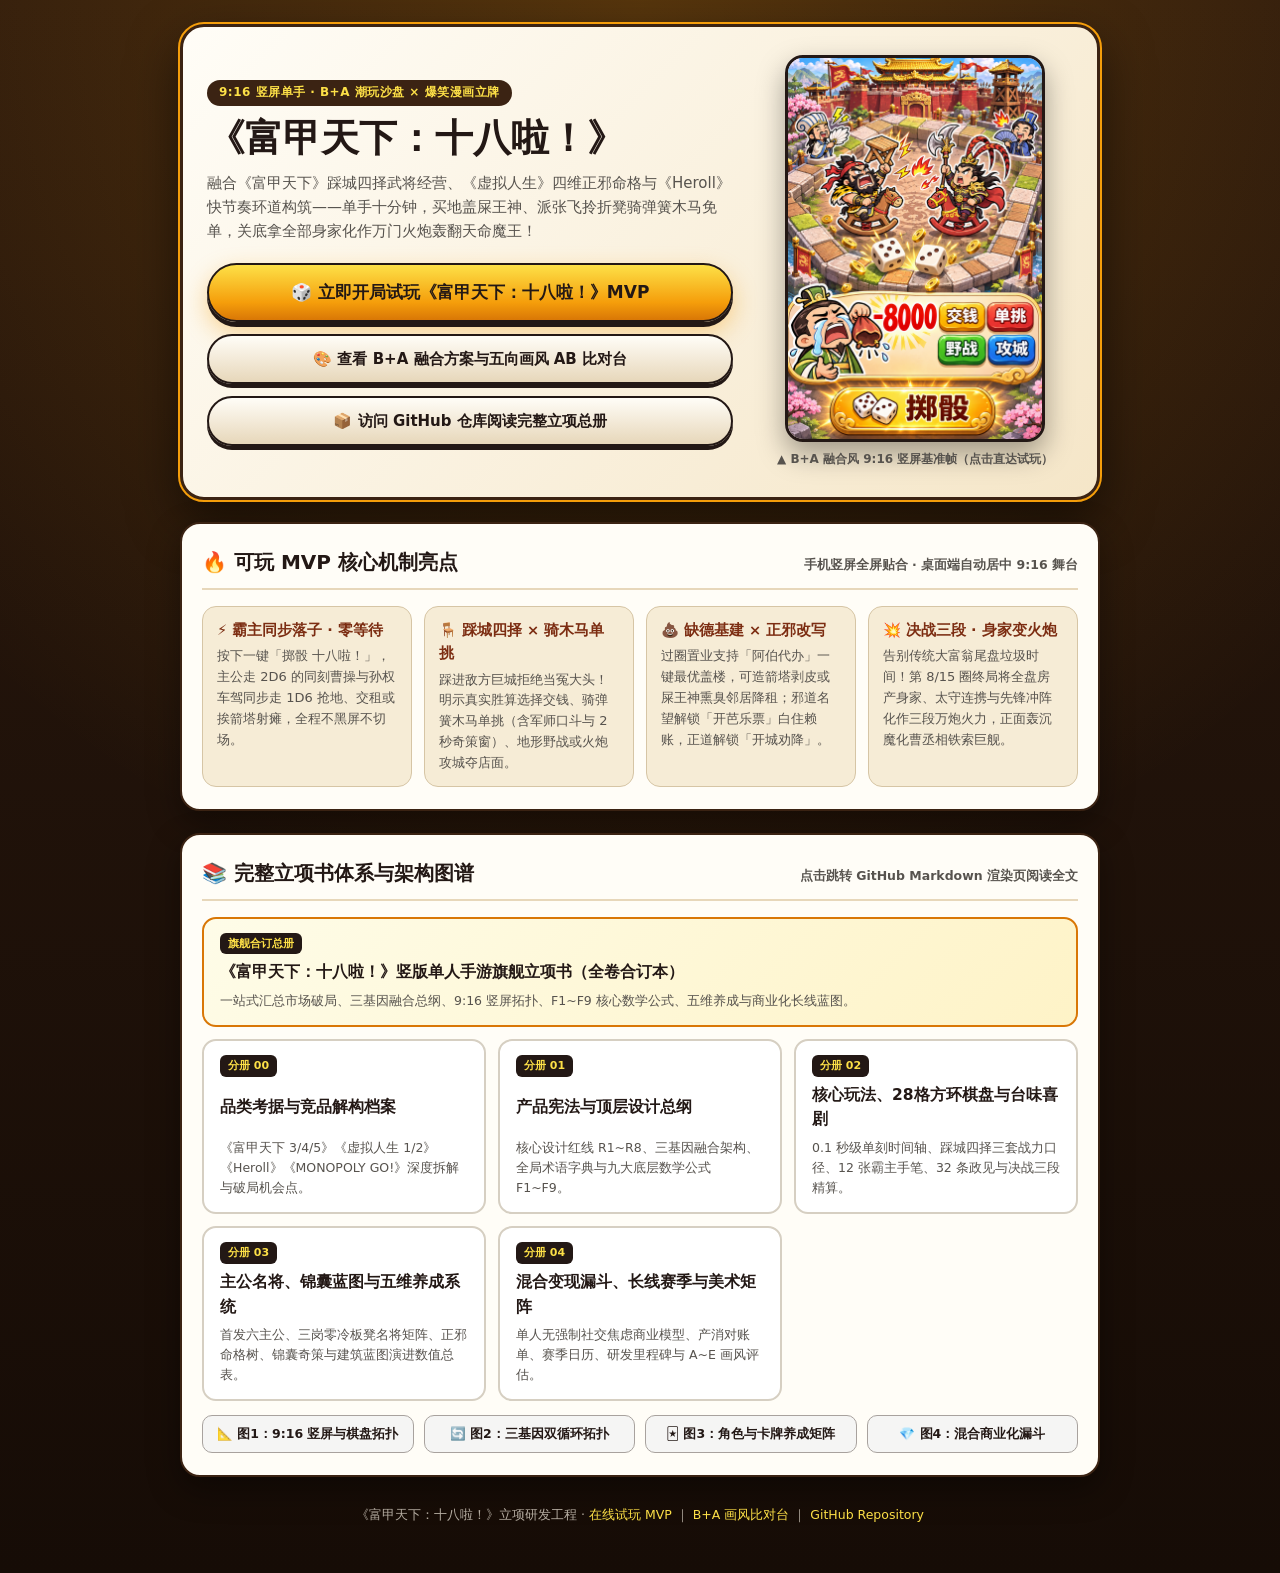
==== index.html @ e6406c99 "feat: initial release of 富甲天下：十八啦！project book & B+A playable MVP" ====
<!DOCTYPE html>
<html lang="zh-CN">
<head>
  <meta charset="UTF-8" />
  <meta name="viewport" content="width=device-width, initial-scale=1.0, viewport-fit=cover" />
  <title>《富甲天下：十八啦！》项目总览与在线可玩 MVP 门户</title>
  <style>
    :root {
      --bg-dark: #1F1209;
      --bg-card: #FFFDF7;
      --bg-warm: #F6ECD6;
      --ink: #231815;
      --muted: #57534E;
      --vermilion: #D9483B;
      --amber: #F59E0B;
      --gold-light: #FDE047;
      --indigo: #2F6FDE;
      --jade: #16A34A;
      --border: #3B2313;
      --font-sans: "PingFang SC", "Hiragino Sans GB", "Noto Sans SC", "Microsoft YaHei", system-ui, sans-serif;
    }

    *, *::before, *::after {
      box-sizing: border-box;
      margin: 0;
      padding: 0;
    }

    body {
      min-height: 100vh;
      background:
        radial-gradient(circle at 50% 0%, rgba(245, 158, 11, 0.22) 0%, transparent 55%),
        linear-gradient(180deg, #2A180D 0%, #160C06 100%);
      color: var(--ink);
      font-family: var(--font-sans);
      line-height: 1.6;
      padding: 24px 16px 48px;
    }

    .container {
      max-width: 920px;
      margin: 0 auto;
      display: flex;
      flex-direction: column;
      gap: 22px;
    }

    /* 顶部潮玩牌匾 */
    .hero-card {
      background: linear-gradient(135deg, #FFFDF7 0%, #F5E6C8 100%);
      border: 3px solid var(--border);
      outline: 2px solid var(--amber);
      border-radius: 24px;
      padding: 28px 24px;
      box-shadow: 0 20px 50px rgba(0, 0, 0, 0.55);
      display: grid;
      grid-template-columns: 1.25fr 0.75fr;
      gap: 24px;
      align-items: center;
    }

    @media (max-width: 720px) {
      .hero-card {
        grid-template-columns: 1fr;
        padding: 22px 18px;
      }
    }

    .kicker {
      display: inline-block;
      background: #3B2313;
      color: var(--gold-light);
      font-size: 12px;
      font-weight: 800;
      padding: 3px 12px;
      border-radius: 999px;
      margin-bottom: 10px;
      letter-spacing: 0.5px;
    }

    .hero-title {
      font-size: clamp(26px, 5vw, 38px);
      font-weight: 900;
      line-height: 1.18;
      color: var(--ink);
      margin-bottom: 10px;
    }

    .hero-subtitle {
      font-size: 15px;
      color: var(--muted);
      margin-bottom: 20px;
    }

    .cta-stack {
      display: flex;
      flex-direction: column;
      gap: 12px;
    }

    .btn-primary,
    .btn-secondary {
      display: flex;
      align-items: center;
      justify-content: center;
      gap: 8px;
      text-decoration: none;
      border-radius: 999px;
      padding: 14px 22px;
      font-size: 17px;
      font-weight: 900;
      border: 2.5px solid var(--ink);
      transition: transform 0.12s ease, box-shadow 0.12s ease;
      text-align: center;
    }

    .btn-primary {
      background: linear-gradient(180deg, #FDE047 0%, #F59E0B 68%, #D97706 100%);
      color: var(--ink);
      box-shadow: 0 5px 0 var(--ink), 0 10px 24px rgba(245, 158, 11, 0.42);
    }

    .btn-secondary {
      background: linear-gradient(180deg, #FFFDF7 0%, #E7D7BA 100%);
      color: var(--ink);
      font-size: 15px;
      padding: 11px 18px;
      box-shadow: 0 4px 0 var(--ink);
    }

    .btn-primary:hover,
    .btn-secondary:hover {
      transform: translateY(-2px);
    }

    .btn-primary:active,
    .btn-secondary:active {
      transform: translateY(2px);
      box-shadow: 0 2px 0 var(--ink);
    }

    .hero-preview {
      display: flex;
      flex-direction: column;
      align-items: center;
      gap: 8px;
    }

    .hero-preview a {
      display: block;
      width: 100%;
      max-width: 260px;
      border-radius: 18px;
      overflow: hidden;
      border: 3px solid var(--ink);
      box-shadow: 0 12px 28px rgba(0, 0, 0, 0.35);
    }

    .hero-preview img {
      display: block;
      width: 100%;
      height: auto;
    }

    .preview-caption {
      font-size: 12px;
      font-weight: 700;
      color: var(--muted);
    }

    /* 内容板块 */
    .section-card {
      background: var(--bg-card);
      border: 2.5px solid var(--border);
      border-radius: 20px;
      padding: 22px 20px;
      box-shadow: 0 12px 32px rgba(0, 0, 0, 0.38);
    }

    .section-head {
      display: flex;
      justify-content: space-between;
      align-items: baseline;
      flex-wrap: wrap;
      gap: 8px;
      border-bottom: 2px solid #E7D7BA;
      padding-bottom: 10px;
      margin-bottom: 16px;
    }

    .section-head h2 {
      font-size: 20px;
      font-weight: 900;
    }

    .section-head span {
      font-size: 12.5px;
      color: var(--muted);
      font-weight: 700;
    }

    .highlights-grid {
      display: grid;
      grid-template-columns: repeat(auto-fit, minmax(200px, 1fr));
      gap: 12px;
    }

    .hl-item {
      background: var(--bg-warm);
      border: 1.5px solid #D6C5A5;
      border-radius: 14px;
      padding: 12px 14px;
    }

    .hl-item strong {
      display: block;
      font-size: 14.5px;
      margin-bottom: 4px;
      color: #7C2D12;
    }

    .hl-item p {
      font-size: 13px;
      color: var(--muted);
    }

    /* 立项书与分册导航列表 */
    .doc-list {
      display: grid;
      grid-template-columns: repeat(auto-fit, minmax(260px, 1fr));
      gap: 12px;
    }

    .doc-link {
      display: flex;
      flex-direction: column;
      justify-content: space-between;
      gap: 6px;
      text-decoration: none;
      color: var(--ink);
      background: #FFF;
      border: 2px solid #D6CFC2;
      border-radius: 14px;
      padding: 14px 16px;
      transition: border-color 0.14s ease, transform 0.14s ease;
    }

    .doc-link:hover {
      border-color: var(--amber);
      transform: translateY(-2px);
    }

    .doc-link.featured {
      grid-column: 1 / -1;
      background: linear-gradient(135deg, #FEFCE8 0%, #FEF3C7 100%);
      border-color: #D97706;
    }

    .doc-tag {
      display: inline-block;
      align-self: flex-start;
      font-size: 11px;
      font-weight: 900;
      padding: 2px 8px;
      border-radius: 6px;
      background: #231815;
      color: var(--gold-light);
    }

    .doc-link h3 {
      font-size: 15.5px;
      font-weight: 900;
    }

    .doc-link p {
      font-size: 12.5px;
      color: var(--muted);
    }

    .svg-strip {
      display: grid;
      grid-template-columns: repeat(auto-fit, minmax(180px, 1fr));
      gap: 10px;
      margin-top: 14px;
    }

    .svg-pill {
      text-decoration: none;
      color: var(--ink);
      background: #F5F5F4;
      border: 1.5px solid #A8A29E;
      border-radius: 10px;
      padding: 8px 12px;
      font-size: 12.5px;
      font-weight: 800;
      text-align: center;
    }

    .svg-pill:hover {
      background: #FEF3C7;
      border-color: #D97706;
    }

    footer {
      text-align: center;
      color: rgba(255, 248, 235, 0.68);
      font-size: 12.5px;
      margin-top: 6px;
    }

    footer a {
      color: var(--gold-light);
      text-decoration: none;
    }
  </style>
</head>
<body>
  <div class="container">
    <!-- 顶部主视觉与核心入口 -->
    <section class="hero-card">
      <div>
        <span class="kicker">9:16 竖屏单手 · B+A 潮玩沙盘 × 爆笑漫画立牌</span>
        <h1 class="hero-title">《富甲天下：十八啦！》</h1>
        <p class="hero-subtitle">
          融合《富甲天下》踩城四择武将经营、《虚拟人生》四维正邪命格与《Heroll》快节奏环道构筑——单手十分钟，买地盖屎王神、派张飞拎折凳骑弹簧木马免单，关底拿全部身家化作万门火炮轰翻天命魔王！
        </p>

        <div class="cta-stack">
          <a class="btn-primary" href="./mvp/index.html">
            🎲 立即开局试玩《富甲天下：十八啦！》MVP
          </a>
          <a class="btn-secondary" href="./assets/art_style_candidates/index.html">
            🎨 查看 B+A 融合方案与五向画风 AB 比对台
          </a>
          <a class="btn-secondary" href="https://github.com/kamimaomao/fujiatianxia-shibala" target="_blank" rel="noopener">
            📦 访问 GitHub 仓库阅读完整立项总册
          </a>
        </div>
      </div>

      <div class="hero-preview">
        <a href="./mvp/index.html" title="点击进入 9:16 竖屏可玩 MVP">
          <img src="./assets/art_style_candidates/style_BA_fusion_xuchang_gameplay.png" alt="富甲天下：十八啦！B+A 融合风 9:16 竖屏实机基准帧" />
        </a>
        <span class="preview-caption">▲ B+A 融合风 9:16 竖屏基准帧（点击直达试玩）</span>
      </div>
    </section>

    <!-- 可玩 MVP 四大体验看点 -->
    <section class="section-card">
      <div class="section-head">
        <h2>🔥 可玩 MVP 核心机制亮点</h2>
        <span>手机竖屏全屏贴合 · 桌面端自动居中 9:16 舞台</span>
      </div>
      <div class="highlights-grid">
        <div class="hl-item">
          <strong>⚡ 霸主同步落子 · 零等待</strong>
          <p>按下一键「掷骰 十八啦！」，主公走 2D6 的同刻曹操与孙权车驾同步走 1D6 抢地、交租或挨箭塔射瘫，全程不黑屏不切场。</p>
        </div>
        <div class="hl-item">
          <strong>🪑 踩城四择 × 骑木马单挑</strong>
          <p>踩进敌方巨城拒绝当冤大头！明示真实胜算选择交钱、骑弹簧木马单挑（含军师口斗与 2 秒奇策窗）、地形野战或火炮攻城夺店面。</p>
        </div>
        <div class="hl-item">
          <strong>💩 缺德基建 × 正邪改写</strong>
          <p>过圈置业支持「阿伯代办」一键最优盖楼，可造箭塔剥皮或屎王神熏臭邻居降租；邪道名望解锁「开芭乐票」白住赖账，正道解锁「开城劝降」。</p>
        </div>
        <div class="hl-item">
          <strong>💥 决战三段 · 身家变火炮</strong>
          <p>告别传统大富翁尾盘垃圾时间！第 8/15 圈终局将全盘房产身家、太守连携与先锋冲阵化作三段万炮火力，正面轰沉魔化曹丞相铁索巨舰。</p>
        </div>
      </div>
    </section>

    <!-- 旗舰立项书与五大分册在线阅读入口 -->
    <section class="section-card">
      <div class="section-head">
        <h2>📚 完整立项书体系与架构图谱</h2>
        <span>点击跳转 GitHub Markdown 渲染页阅读全文</span>
      </div>

      <div class="doc-list">
        <a class="doc-link featured" href="https://github.com/kamimaomao/fujiatianxia-shibala/blob/main/%E9%A1%B9%E7%9B%AE%E7%AB%8B%E9%A1%B9%E4%B9%A6_%E5%AF%8C%E7%94%B2%E5%A4%A9%E4%B8%8B%E7%AB%96%E7%89%88%E5%8D%95%E4%BA%BA%E6%89%8B%E6%B8%B8.md" target="_blank" rel="noopener">
          <span class="doc-tag">旗舰合订总册</span>
          <h3>《富甲天下：十八啦！》竖版单人手游旗舰立项书（全卷合订本）</h3>
          <p>一站式汇总市场破局、三基因融合总纲、9:16 竖屏拓扑、F1~F9 核心数学公式、五维养成与商业化长线蓝图。</p>
        </a>

        <a class="doc-link" href="https://github.com/kamimaomao/fujiatianxia-shibala/blob/main/docs/00_research_dossier.md" target="_blank" rel="noopener">
          <span class="doc-tag">分册 00</span>
          <h3>品类考据与竞品解构档案</h3>
          <p>《富甲天下 3/4/5》《虚拟人生 1/2》《Heroll》《MONOPOLY GO!》深度拆解与破局机会点。</p>
        </a>

        <a class="doc-link" href="https://github.com/kamimaomao/fujiatianxia-shibala/blob/main/docs/01_master_blueprint.md" target="_blank" rel="noopener">
          <span class="doc-tag">分册 01</span>
          <h3>产品宪法与顶层设计总纲</h3>
          <p>核心设计红线 R1~R8、三基因融合架构、全局术语字典与九大底层数学公式 F1~F9。</p>
        </a>

        <a class="doc-link" href="https://github.com/kamimaomao/fujiatianxia-shibala/blob/main/docs/02_core_gameplay_and_board.md" target="_blank" rel="noopener">
          <span class="doc-tag">分册 02</span>
          <h3>核心玩法、28格方环棋盘与台味喜剧</h3>
          <p>0.1 秒级单刻时间轴、踩城四择三套战力口径、12 张霸主手笔、32 条政见与决战三段精算。</p>
        </a>

        <a class="doc-link" href="https://github.com/kamimaomao/fujiatianxia-shibala/blob/main/docs/03_character_and_card_systems.md" target="_blank" rel="noopener">
          <span class="doc-tag">分册 03</span>
          <h3>主公名将、锦囊蓝图与五维养成系统</h3>
          <p>首发六主公、三岗零冷板凳名将矩阵、正邪命格树、锦囊奇策与建筑蓝图演进数值总表。</p>
        </a>

        <a class="doc-link" href="https://github.com/kamimaomao/fujiatianxia-shibala/blob/main/docs/04_commercialization_and_liveops.md" target="_blank" rel="noopener">
          <span class="doc-tag">分册 04</span>
          <h3>混合变现漏斗、长线赛季与美术矩阵</h3>
          <p>单人无强制社交焦虑商业模型、产消对账单、赛季日历、研发里程碑与 A~E 画风评估。</p>
        </a>
      </div>

      <div class="svg-strip">
        <a class="svg-pill" href="./assets/fig01_portrait_board_wireframe.svg" target="_blank">📐 图1：9:16 竖屏与棋盘拓扑</a>
        <a class="svg-pill" href="./assets/fig02_trinity_core_loop_topology.svg" target="_blank">🔄 图2：三基因双循环拓扑</a>
        <a class="svg-pill" href="./assets/fig03_character_card_progression_matrix.svg" target="_blank">🃏 图3：角色与卡牌养成矩阵</a>
        <a class="svg-pill" href="./assets/fig04_hybrid_monetization_funnel.svg" target="_blank">💎 图4：混合商业化漏斗</a>
      </div>
    </section>

    <footer>
      《富甲天下：十八啦！》立项研发工程 · <a href="./mvp/index.html">在线试玩 MVP</a> ｜ <a href="./assets/art_style_candidates/index.html">B+A 画风比对台</a> ｜ <a href="https://github.com/kamimaomao/fujiatianxia-shibala" target="_blank" rel="noopener">GitHub Repository</a>
    </footer>
  </div>
</body>
</html>
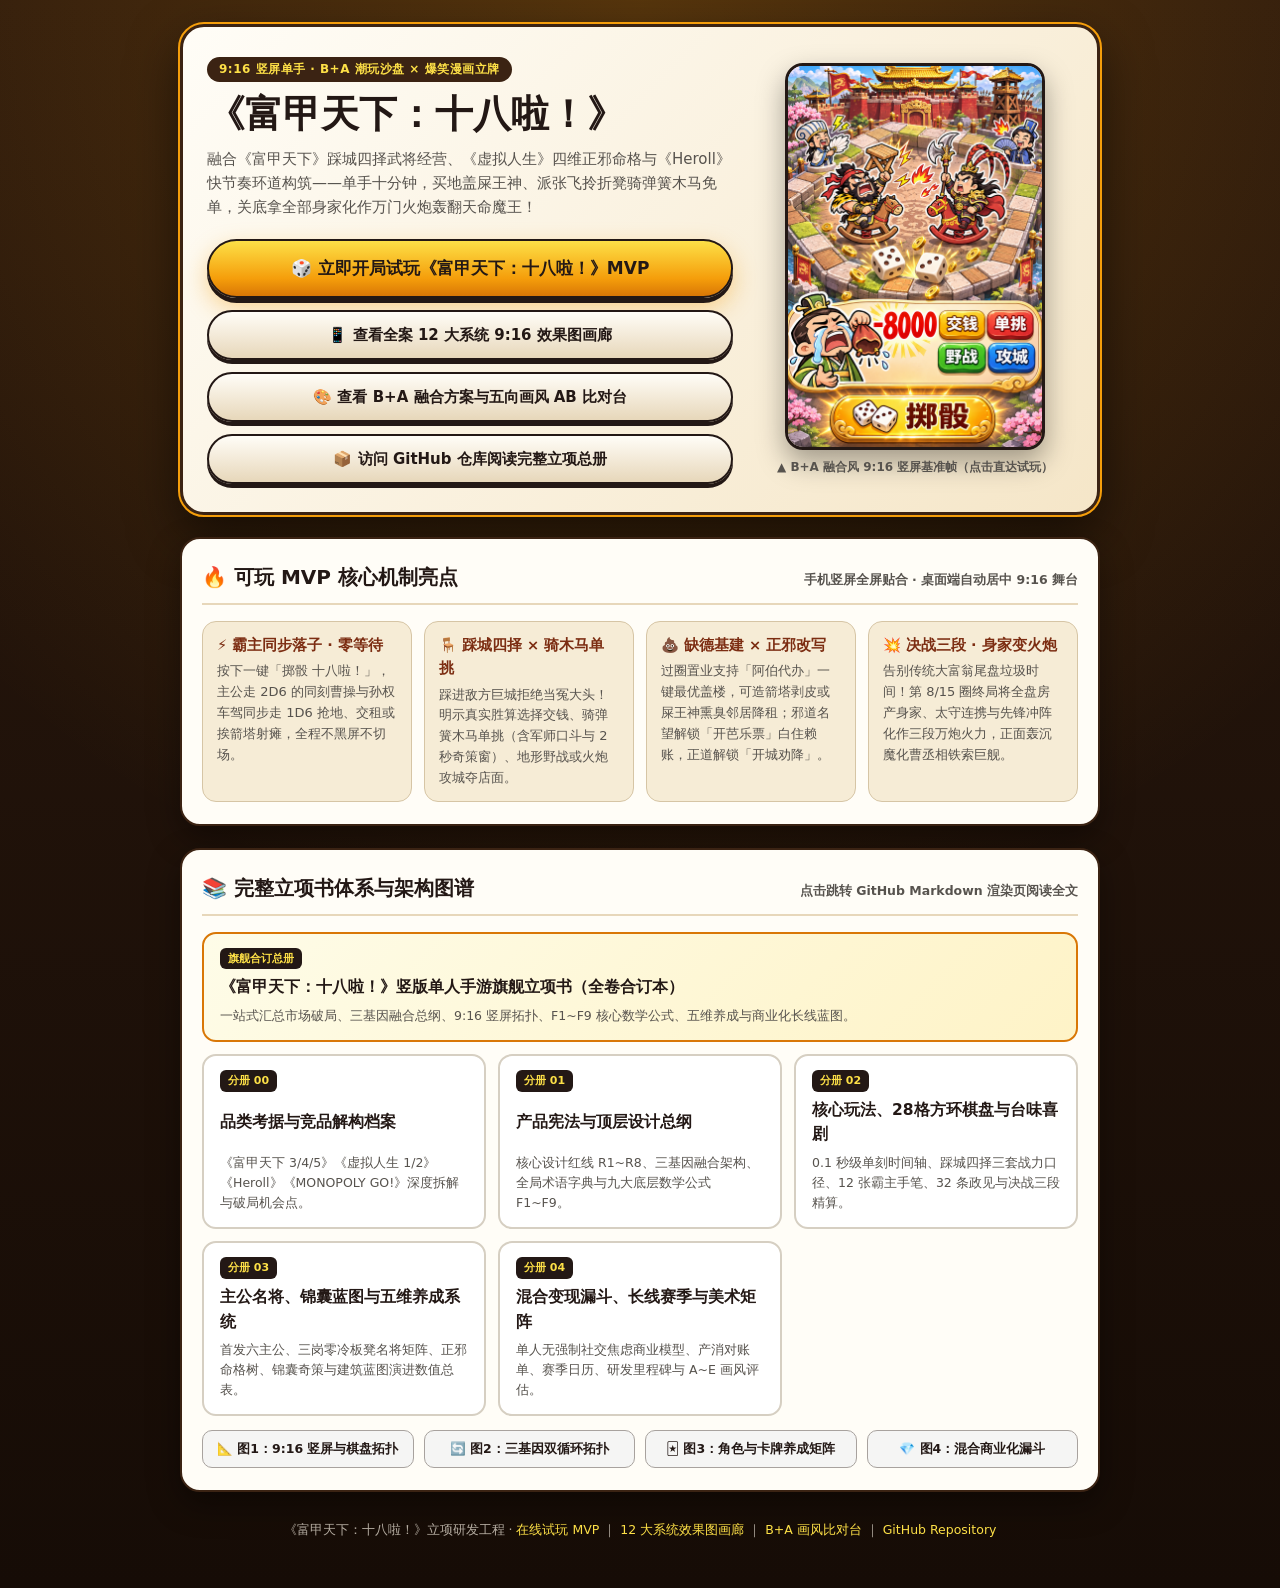
==== commit f20174cf: "feat(mockups): add 12 B+A 9:16 system UI mockups & interactive gallery" ====
--- a/index.html
+++ b/index.html
@@ -329,6 +329,9 @@
           <a class="btn-primary" href="./mvp/index.html">
             🎲 立即开局试玩《富甲天下：十八啦！》MVP
           </a>
+          <a class="btn-secondary" href="./assets/system_mockups/index.html">
+            📱 查看全案 12 大系统 9:16 效果图画廊
+          </a>
           <a class="btn-secondary" href="./assets/art_style_candidates/index.html">
             🎨 查看 B+A 融合方案与五向画风 AB 比对台
           </a>
@@ -426,7 +429,7 @@
     </section>
 
     <footer>
-      《富甲天下：十八啦！》立项研发工程 · <a href="./mvp/index.html">在线试玩 MVP</a> ｜ <a href="./assets/art_style_candidates/index.html">B+A 画风比对台</a> ｜ <a href="https://github.com/kamimaomao/fujiatianxia-shibala" target="_blank" rel="noopener">GitHub Repository</a>
+      《富甲天下：十八啦！》立项研发工程 · <a href="./mvp/index.html">在线试玩 MVP</a> ｜ <a href="./assets/system_mockups/index.html">12 大系统效果图画廊</a> ｜ <a href="./assets/art_style_candidates/index.html">B+A 画风比对台</a> ｜ <a href="https://github.com/kamimaomao/fujiatianxia-shibala" target="_blank" rel="noopener">GitHub Repository</a>
     </footer>
   </div>
 </body>
